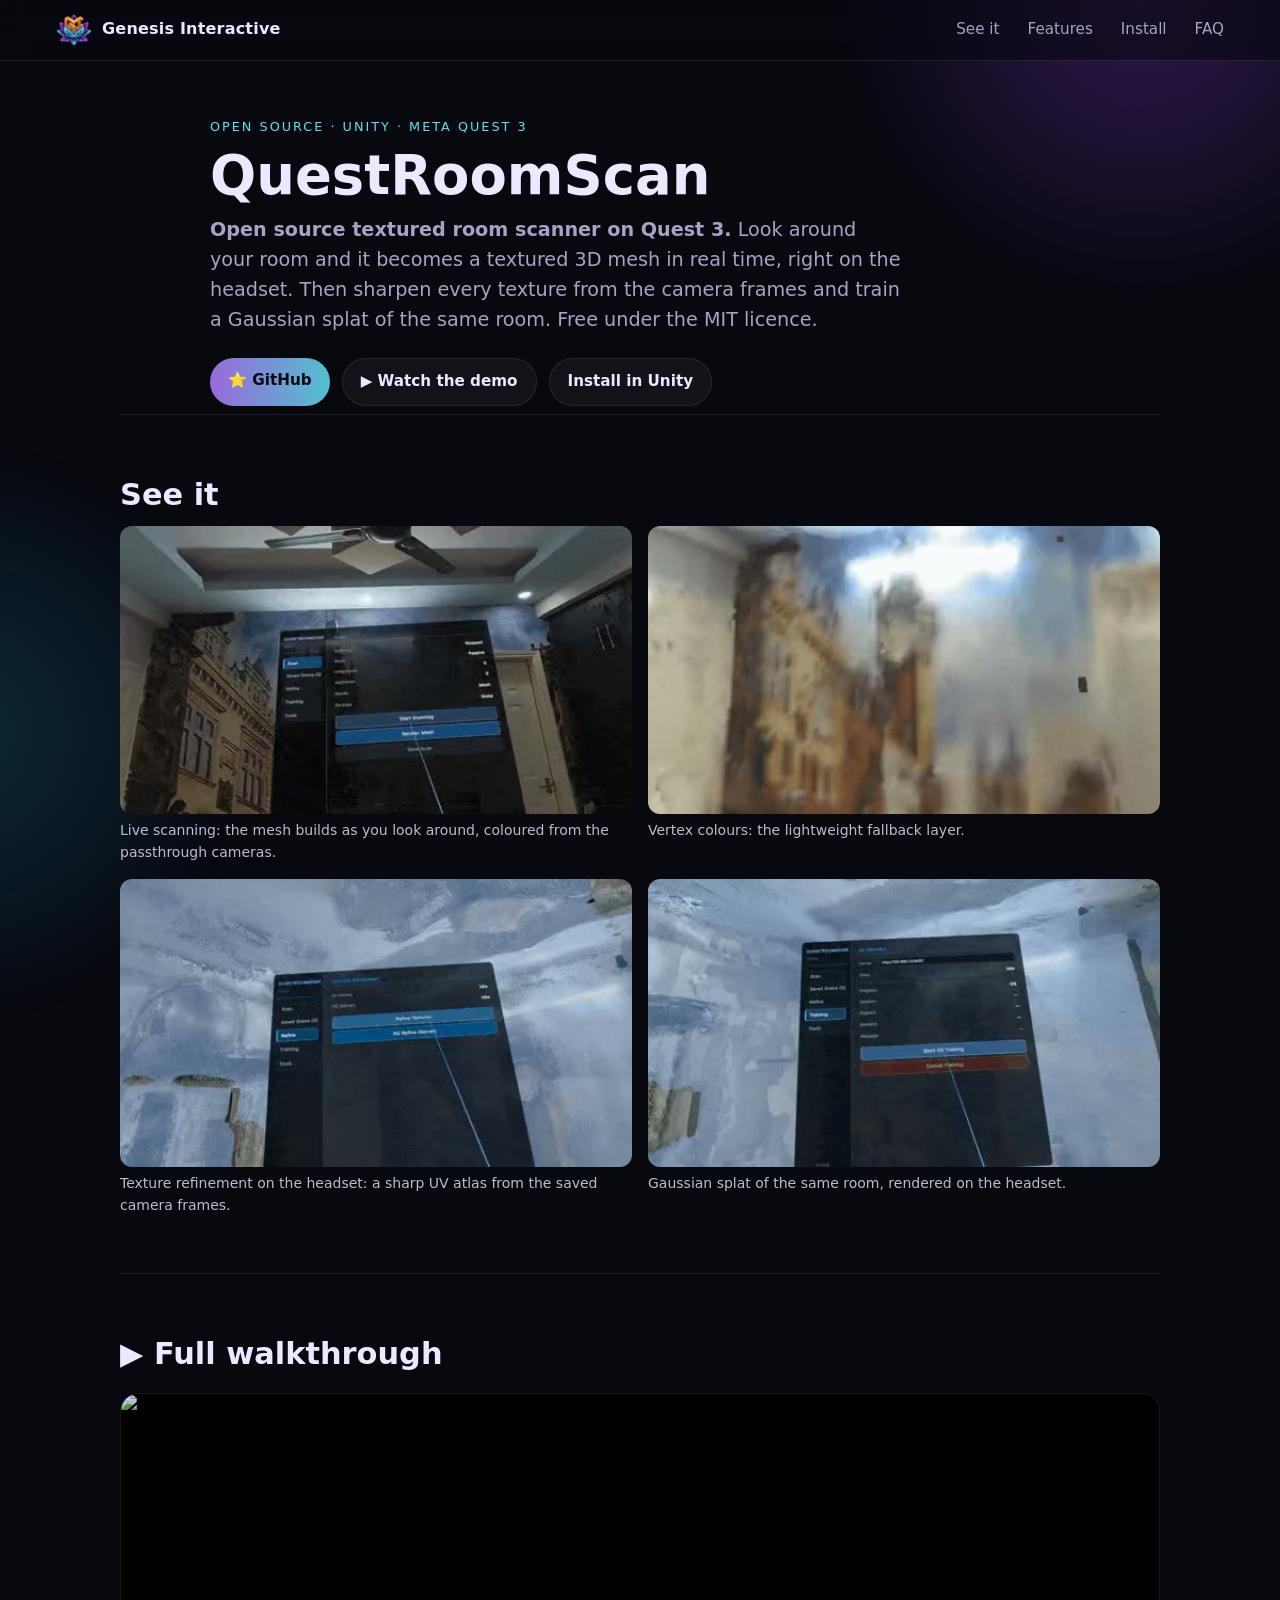
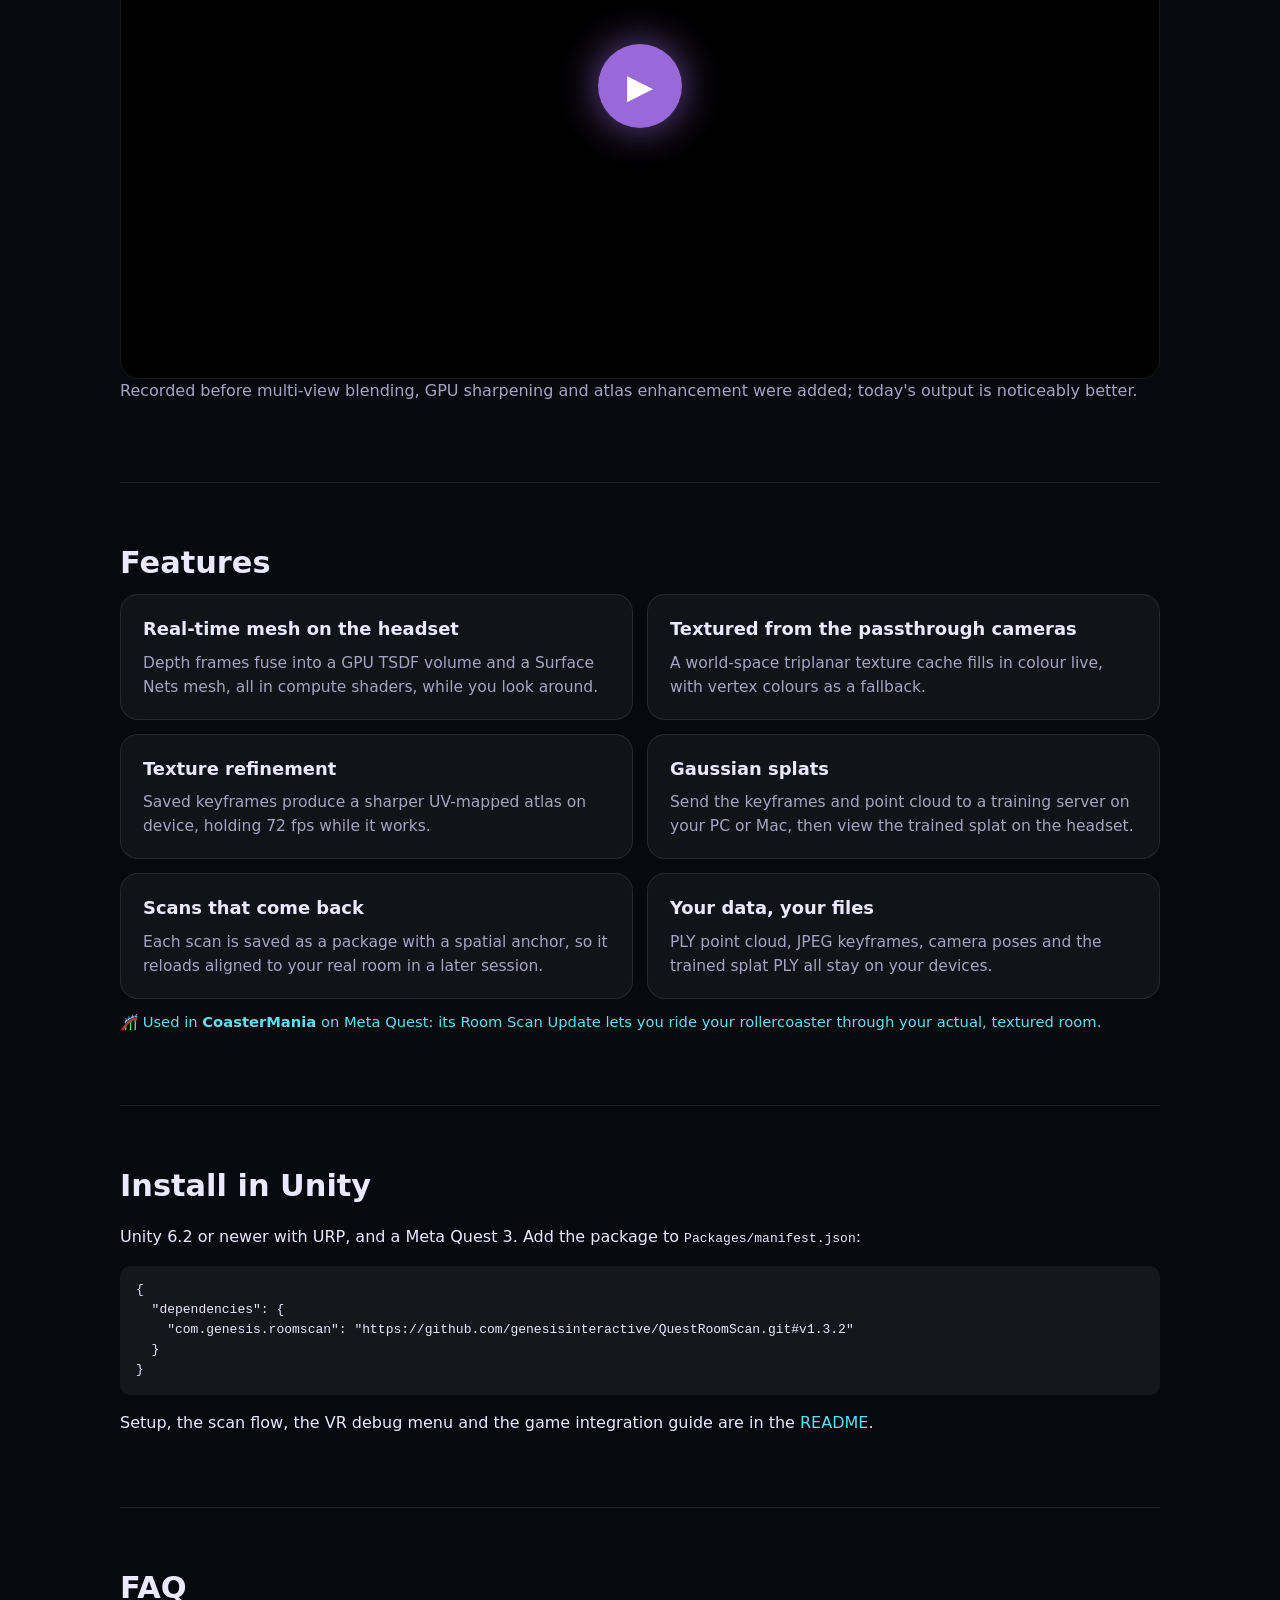
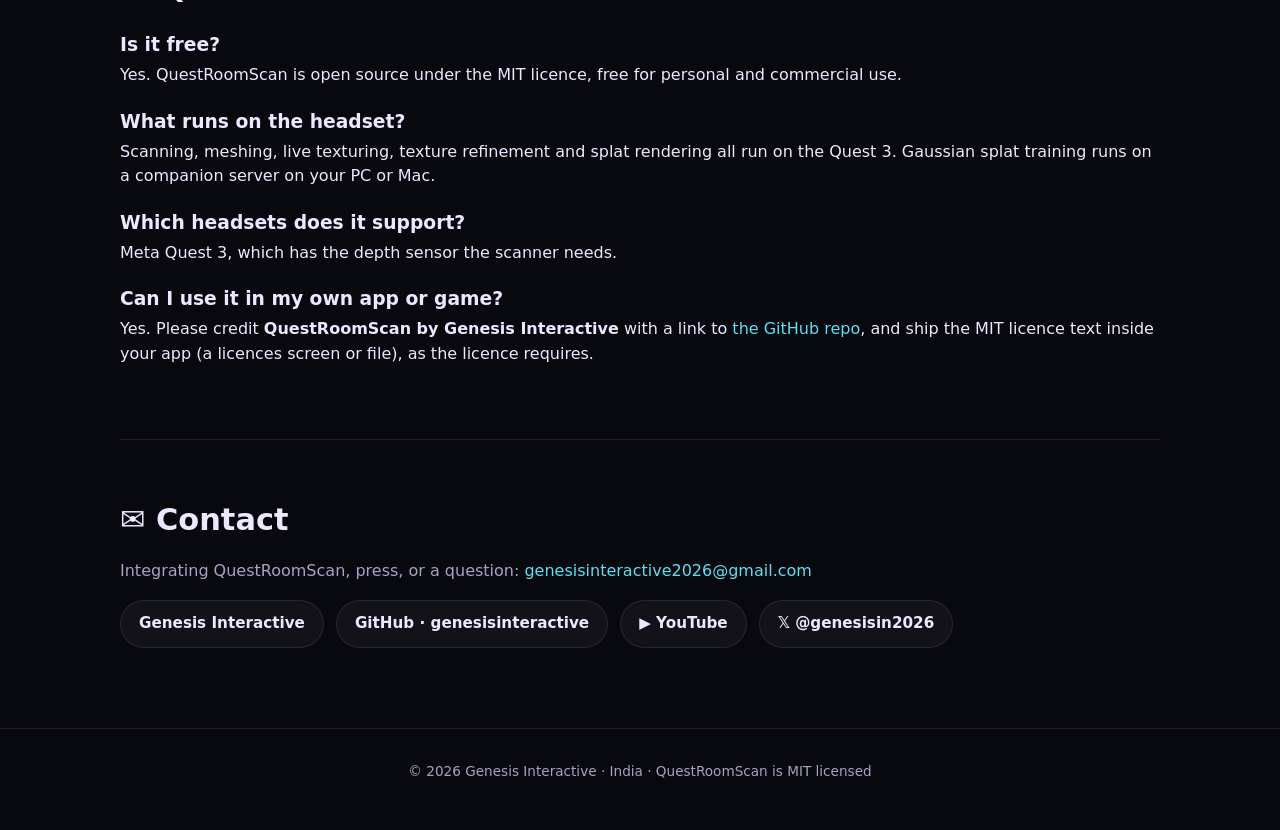
==== questroomscan/index.html @ aaee4234 "QuestRoomScan page (/questroomscan/), sitemap.xml, robots.txt; homepage links to it" ====
<!doctype html>
<html lang="en">
<head>
  <meta charset="utf-8">
  <meta name="viewport" content="width=device-width, initial-scale=1">
  <title>QuestRoomScan - Open source Textured room scanner on Quest3 | Genesis Interactive</title>
  <meta name="description" content="QuestRoomScan is a free, open-source (MIT) Unity package that scans a real room on Meta Quest 3 into a textured 3D mesh in real time, refines the textures on the headset, and trains Gaussian splats. Used in CoasterMania.">
  <meta name="keywords" content="Quest 3 room scan, Meta Quest 3 room scanner, textured room scan, 3D room scan Quest, Gaussian splat Quest 3, room scan Unity, TSDF, open source room scanner, QuestRoomScan">
  <link rel="canonical" href="https://genesisinteractive.in/questroomscan/">
  <link rel="icon" type="image/png" href="/assets/favicon.png">
  <link rel="apple-touch-icon" href="/assets/apple-touch-icon.png">
  <meta property="og:type" content="website">
  <meta property="og:url" content="https://genesisinteractive.in/questroomscan/">
  <meta property="og:title" content="QuestRoomScan - Open source Textured room scanner on Quest3">
  <meta property="og:description" content="Scan your room on Meta Quest 3 into a textured 3D mesh in real time, refine it on the headset, and train Gaussian splats. Free and open source (MIT) for Unity.">
  <meta property="og:image" content="https://genesisinteractive.in/assets/qrs/og.jpg">
  <meta name="twitter:card" content="summary_large_image">
  <meta name="twitter:site" content="@genesisin2026">
  <meta name="theme-color" content="#08080f">
  <link rel="stylesheet" href="/style.css">
  <style>
    .qrs-hero { text-align: left; max-width: 860px; margin: 0 auto; padding: 56px 0 8px; }
    .qrs-hero h1 { margin-bottom: 8px; }
    .media { display: grid; grid-template-columns: repeat(2, minmax(0, 1fr)); gap: 16px; }
    .media figure { margin: 0; }
    .media video { width: 100%; border-radius: 12px; display: block; background: #000; }
    .media figcaption { font-size: 14px; opacity: .8; margin-top: 6px; }
    .feat { display: grid; grid-template-columns: repeat(2, minmax(0, 1fr)); gap: 14px; }
    .feat .card h3 { margin-top: 0; }
    pre { background: rgba(255,255,255,.06); border-radius: 10px; padding: 14px 16px; overflow-x: auto; font-size: 13px; }
    .faq h3 { margin-bottom: 4px; }
    .faq p { margin-top: 0; }
    @media (max-width: 720px) { .media, .feat { grid-template-columns: 1fr; } }
  </style>
  <script type="application/ld+json">
  {
    "@context": "https://schema.org",
    "@type": "SoftwareSourceCode",
    "name": "QuestRoomScan",
    "alternateName": ["Quest Room Scan", "Quest 3 room scanner"],
    "description": "Open-source textured room scanner for Meta Quest 3: real-time GPU TSDF meshing, passthrough camera texturing, on-device texture refinement and Gaussian splat training and rendering. Unity 6 URP package.",
    "codeRepository": "https://github.com/genesisinteractive/QuestRoomScan",
    "url": "https://genesisinteractive.in/questroomscan/",
    "programmingLanguage": "C#",
    "runtimePlatform": "Meta Quest 3 (Unity 6, URP)",
    "license": "https://opensource.org/licenses/MIT",
    "isAccessibleForFree": true,
    "author": { "@type": "Organization", "name": "Genesis Interactive", "url": "https://genesisinteractive.in/" },
    "video": { "@type": "VideoObject", "name": "QuestRoomScan demo", "embedUrl": "https://www.youtube.com/embed/_bwo2xWx1fY", "thumbnailUrl": "https://i.ytimg.com/vi/_bwo2xWx1fY/maxresdefault.jpg", "uploadDate": "2026-10-16" }
  }
  </script>
</head>
<body>
  <div class="glow" aria-hidden="true"></div>

  <header class="nav">
    <a class="brand" href="/"><img src="/assets/logo-mark.webp" alt="" width="36" height="36"> Genesis Interactive</a>
    <nav>
      <a href="#see-it">See it</a>
      <a href="#features">Features</a>
      <a href="#install">Install</a>
      <a href="#faq">FAQ</a>
    </nav>
  </header>

  <main id="top">
    <section class="qrs-hero">
      <p class="eyebrow">Open source · Unity · Meta Quest 3</p>
      <h1>QuestRoomScan</h1>
      <p class="lead"><b>Open source textured room scanner on Quest 3.</b> Look around your room and it becomes a textured 3D mesh in real time, right on the headset. Then sharpen every texture from the camera frames and train a Gaussian splat of the same room. Free under the MIT licence.</p>
      <div class="ctas">
        <a class="btn primary" href="https://github.com/genesisinteractive/QuestRoomScan" data-repo="QuestRoomScan">⭐ GitHub <span class="stars"></span></a>
        <a class="btn" href="#demo">▶ Watch the demo</a>
        <a class="btn" href="#install">Install in Unity</a>
      </div>
    </section>

    <section id="see-it" class="band">
      <h2>See it</h2>
      <div class="media">
        <figure><video src="/assets/qrs/tsdf2.mp4" poster="/assets/qrs/tsdf2.jpg" autoplay muted loop playsinline preload="metadata"></video><figcaption>Live scanning: the mesh builds as you look around, coloured from the passthrough cameras.</figcaption></figure>
        <figure><video src="/assets/qrs/vertex2.mp4" poster="/assets/qrs/vertex2.jpg" autoplay muted loop playsinline preload="metadata"></video><figcaption>Vertex colours: the lightweight fallback layer.</figcaption></figure>
        <figure><video src="/assets/qrs/refined3.mp4" poster="/assets/qrs/refined3.jpg" autoplay muted loop playsinline preload="metadata"></video><figcaption>Texture refinement on the headset: a sharp UV atlas from the saved camera frames.</figcaption></figure>
        <figure><video src="/assets/qrs/splat.mp4" poster="/assets/qrs/splat.jpg" autoplay muted loop playsinline preload="metadata"></video><figcaption>Gaussian splat of the same room, rendered on the headset.</figcaption></figure>
      </div>
    </section>

    <section id="demo" class="band">
      <h2>▶ Full walkthrough</h2>
      <button class="video" type="button" data-id="_bwo2xWx1fY" aria-label="Play the QuestRoomScan demo video">
        <img src="https://i.ytimg.com/vi/_bwo2xWx1fY/maxresdefault.jpg" alt="QuestRoomScan demo video thumbnail" loading="lazy" width="1280" height="720">
        <span class="play">▶</span>
      </button>
      <p class="sub">Recorded before multi-view blending, GPU sharpening and atlas enhancement were added; today's output is noticeably better.</p>
    </section>

    <section id="features" class="band">
      <h2>Features</h2>
      <div class="feat">
        <div class="card"><h3>Real-time mesh on the headset</h3><p>Depth frames fuse into a GPU TSDF volume and a Surface Nets mesh, all in compute shaders, while you look around.</p></div>
        <div class="card"><h3>Textured from the passthrough cameras</h3><p>A world-space triplanar texture cache fills in colour live, with vertex colours as a fallback.</p></div>
        <div class="card"><h3>Texture refinement</h3><p>Saved keyframes produce a sharper UV-mapped atlas on device, holding 72 fps while it works.</p></div>
        <div class="card"><h3>Gaussian splats</h3><p>Send the keyframes and point cloud to a training server on your PC or Mac, then view the trained splat on the headset.</p></div>
        <div class="card"><h3>Scans that come back</h3><p>Each scan is saved as a package with a spatial anchor, so it reloads aligned to your real room in a later session.</p></div>
        <div class="card"><h3>Your data, your files</h3><p>PLY point cloud, JPEG keyframes, camera poses and the trained splat PLY all stay on your devices.</p></div>
      </div>
      <p class="proof">🎢 Used in <a href="https://www.meta.com/en-gb/experiences/coastermania/7856648691073700/"><b>CoasterMania</b></a> on Meta Quest: its Room Scan Update lets you ride your rollercoaster through your actual, textured room.</p>
    </section>

    <section id="install" class="band">
      <h2>Install in Unity</h2>
      <p>Unity 6.2 or newer with URP, and a Meta Quest 3. Add the package to <code>Packages/manifest.json</code>:</p>
<pre>{
  "dependencies": {
    "com.genesis.roomscan": "https://github.com/genesisinteractive/QuestRoomScan.git#v1.3.2"
  }
}</pre>
      <p>Setup, the scan flow, the VR debug menu and the game integration guide are in the <a href="https://github.com/genesisinteractive/QuestRoomScan#readme">README</a>.</p>
    </section>

    <section id="faq" class="band faq">
      <h2>FAQ</h2>
      <h3>Is it free?</h3>
      <p>Yes. QuestRoomScan is open source under the MIT licence, free for personal and commercial use.</p>
      <h3>What runs on the headset?</h3>
      <p>Scanning, meshing, live texturing, texture refinement and splat rendering all run on the Quest 3. Gaussian splat training runs on a companion server on your PC or Mac.</p>
      <h3>Which headsets does it support?</h3>
      <p>Meta Quest 3, which has the depth sensor the scanner needs.</p>
      <h3>Can I use it in my own app or game?</h3>
      <p>Yes. Please credit <b>QuestRoomScan by Genesis Interactive</b> with a link to <a href="https://github.com/genesisinteractive/QuestRoomScan">the GitHub repo</a>, and ship the MIT licence text inside your app (a licences screen or file), as the licence requires.</p>
    </section>

    <section id="contact" class="band contact">
      <h2>✉️ Contact</h2>
      <p>Integrating QuestRoomScan, press, or a question: <a href="mailto:genesisinteractive2026@gmail.com">genesisinteractive2026@gmail.com</a></p>
      <div class="ctas">
        <a class="btn" href="/">Genesis Interactive</a>
        <a class="btn" href="https://github.com/genesisinteractive">GitHub · genesisinteractive</a>
        <a class="btn" href="https://www.youtube.com/@GenesisInteractive2026">▶ YouTube</a>
        <a class="btn" href="https://x.com/genesisin2026">𝕏 @genesisin2026</a>
      </div>
    </section>
  </main>

  <footer>© 2026 Genesis Interactive · India · QuestRoomScan is MIT licensed</footer>

  <script>
    document.querySelectorAll('[data-repo]').forEach(async el => {
      try {
        const r = await fetch('https://api.github.com/repos/genesisinteractive/' + el.dataset.repo);
        if (!r.ok) return;
        const j = await r.json();
        el.querySelector('.stars').textContent = '★ ' + j.stargazers_count;
      } catch (e) {}
    });
    document.querySelectorAll('.video').forEach(b => b.addEventListener('click', () => {
      const f = document.createElement('iframe');
      f.src = 'https://www.youtube-nocookie.com/embed/' + b.dataset.id + '?autoplay=1&rel=0';
      f.title = 'QuestRoomScan demo';
      f.allow = 'autoplay; encrypted-media; picture-in-picture';
      f.allowFullscreen = true;
      b.replaceWith(f);
    }));
  </script>
</body>
</html>
---- style.css ----
:root {
  --bg: #08080f;
  --card: rgba(255, 255, 255, 0.045);
  --line: rgba(255, 255, 255, 0.09);
  --text: #ece8ff;
  --muted: #a7a3c2;
  --cyan: #5fe0f0;
  --violet: #b47bff;
  --gold: #ffb43d;
  font-family: "Avenir Next", "Segoe UI", Inter, system-ui, sans-serif;
}
* { box-sizing: border-box; }
html { scroll-behavior: smooth; }
body { margin: 0; background: var(--bg); color: var(--text); line-height: 1.55; overflow-x: hidden; }
a { color: var(--cyan); text-decoration: none; }
img { max-width: 100%; height: auto; display: block; }

.glow {
  position: fixed; inset: -20vmax; z-index: -1; pointer-events: none;
  background:
    radial-gradient(40vmax 40vmax at 78% 18%, rgba(120, 55, 200, 0.35), transparent 60%),
    radial-gradient(38vmax 38vmax at 12% 70%, rgba(20, 120, 150, 0.30), transparent 60%);
}

.nav {
  position: sticky; top: 0; z-index: 10; display: flex; align-items: center; justify-content: space-between;
  padding: 14px clamp(16px, 5vw, 56px); backdrop-filter: blur(12px);
  background: rgba(8, 8, 15, 0.6); border-bottom: 1px solid var(--line);
}
.brand { display: flex; align-items: center; gap: 10px; color: var(--text); font-weight: 600; letter-spacing: 0.2px; }
.nav nav { display: flex; gap: clamp(12px, 2.5vw, 28px); }
.nav nav a { color: var(--muted); font-size: 0.95rem; }
.nav nav a:hover { color: var(--text); }

main { max-width: 1120px; margin: 0 auto; padding: 0 clamp(16px, 5vw, 40px); }

.hero {
  display: grid; grid-template-columns: minmax(220px, 420px) 1fr; gap: clamp(20px, 5vw, 64px);
  align-items: center; padding: clamp(40px, 8vw, 96px) 0 clamp(32px, 6vw, 72px);
}
.hero-logo { filter: drop-shadow(0 0 40px rgba(180, 123, 255, 0.35)); }
.eyebrow { color: var(--cyan); text-transform: uppercase; letter-spacing: 2px; font-size: 0.8rem; margin: 0 0 10px; }
h1 { font-size: clamp(2rem, 4.6vw, 3.4rem); line-height: 1.12; margin: 0 0 16px; }
.grad { background: linear-gradient(90deg, var(--gold), var(--violet) 55%, var(--cyan)); -webkit-background-clip: text; background-clip: text; color: transparent; }
.lead { color: var(--muted); font-size: clamp(1.05rem, 1.6vw, 1.2rem); max-width: 36em; margin: 0 0 24px; }

.ctas { display: flex; flex-wrap: wrap; gap: 12px; }
.btn {
  display: inline-block; padding: 11px 18px; border-radius: 999px; color: var(--text);
  border: 1px solid var(--line); background: var(--card); font-weight: 600; font-size: 0.95rem;
  transition: transform 0.15s ease, border-color 0.15s ease;
}
.btn:hover { transform: translateY(-1px); border-color: rgba(255, 255, 255, 0.25); }
.btn.primary { background: linear-gradient(90deg, rgba(180, 123, 255, 0.85), rgba(95, 224, 240, 0.85)); color: #0b0b14; border: 0; }

.band { padding: clamp(28px, 5vw, 56px) 0; border-top: 1px solid var(--line); }
h2 { font-size: clamp(1.4rem, 2.6vw, 1.9rem); margin: 0 0 8px; }
.sub { color: var(--muted); margin: 0 0 22px; }

.card {
  display: block; background: var(--card); border: 1px solid var(--line); border-radius: 18px;
  padding: 20px 22px; color: var(--text); transition: transform 0.15s ease, border-color 0.15s ease;
}
.card h3 { margin: 0 0 8px; font-size: 1.12rem; display: flex; justify-content: space-between; gap: 10px; }
.card p { margin: 0; color: var(--muted); font-size: 0.97rem; }
a.card:hover { transform: translateY(-2px); border-color: rgba(95, 224, 240, 0.45); }

.games { display: grid; grid-template-columns: repeat(auto-fit, minmax(260px, 1fr)); gap: 16px; margin-top: 18px; }
.tag { display: inline-block; font-size: 0.75rem; letter-spacing: 1px; text-transform: uppercase; color: var(--gold); border: 1px solid rgba(255, 180, 61, 0.45); border-radius: 999px; padding: 2px 10px; margin-bottom: 10px; }
.platforms { color: var(--muted); margin-top: 18px; }
.platforms b { color: var(--text); }

.repos { display: grid; grid-template-columns: repeat(auto-fit, minmax(300px, 1fr)); gap: 16px; }
.stars { color: var(--gold); font-weight: 600; font-size: 0.95rem; white-space: nowrap; }
.proof { margin-top: 12px !important; color: var(--cyan) !important; font-size: 0.92rem !important; }

.video { position: relative; display: block; width: 100%; padding: 0; border: 1px solid var(--line); border-radius: 18px; overflow: hidden; cursor: pointer; background: #000; margin-top: 16px; }
.video img { width: 100%; aspect-ratio: 16 / 9; object-fit: cover; opacity: 0.88; }
.video .play { position: absolute; inset: 0; margin: auto; width: 84px; height: 84px; border-radius: 50%; display: grid; place-items: center; font-size: 34px; color: #fff; background: rgba(180, 123, 255, 0.85); box-shadow: 0 0 40px rgba(180, 123, 255, 0.6); }
iframe { width: 100%; aspect-ratio: 16 / 9; border: 0; border-radius: 18px; margin-top: 16px; }

.contact p { color: var(--muted); }
footer { text-align: center; color: var(--muted); font-size: 0.85rem; padding: 32px 16px 48px; border-top: 1px solid var(--line); margin-top: 24px; }

@media (max-width: 760px) {
  .hero { grid-template-columns: 1fr; text-align: center; }
  .hero-logo { max-width: 260px; margin: 0 auto; }
  .ctas { justify-content: center; }
  .nav nav a:not(:last-child) { display: none; }
}
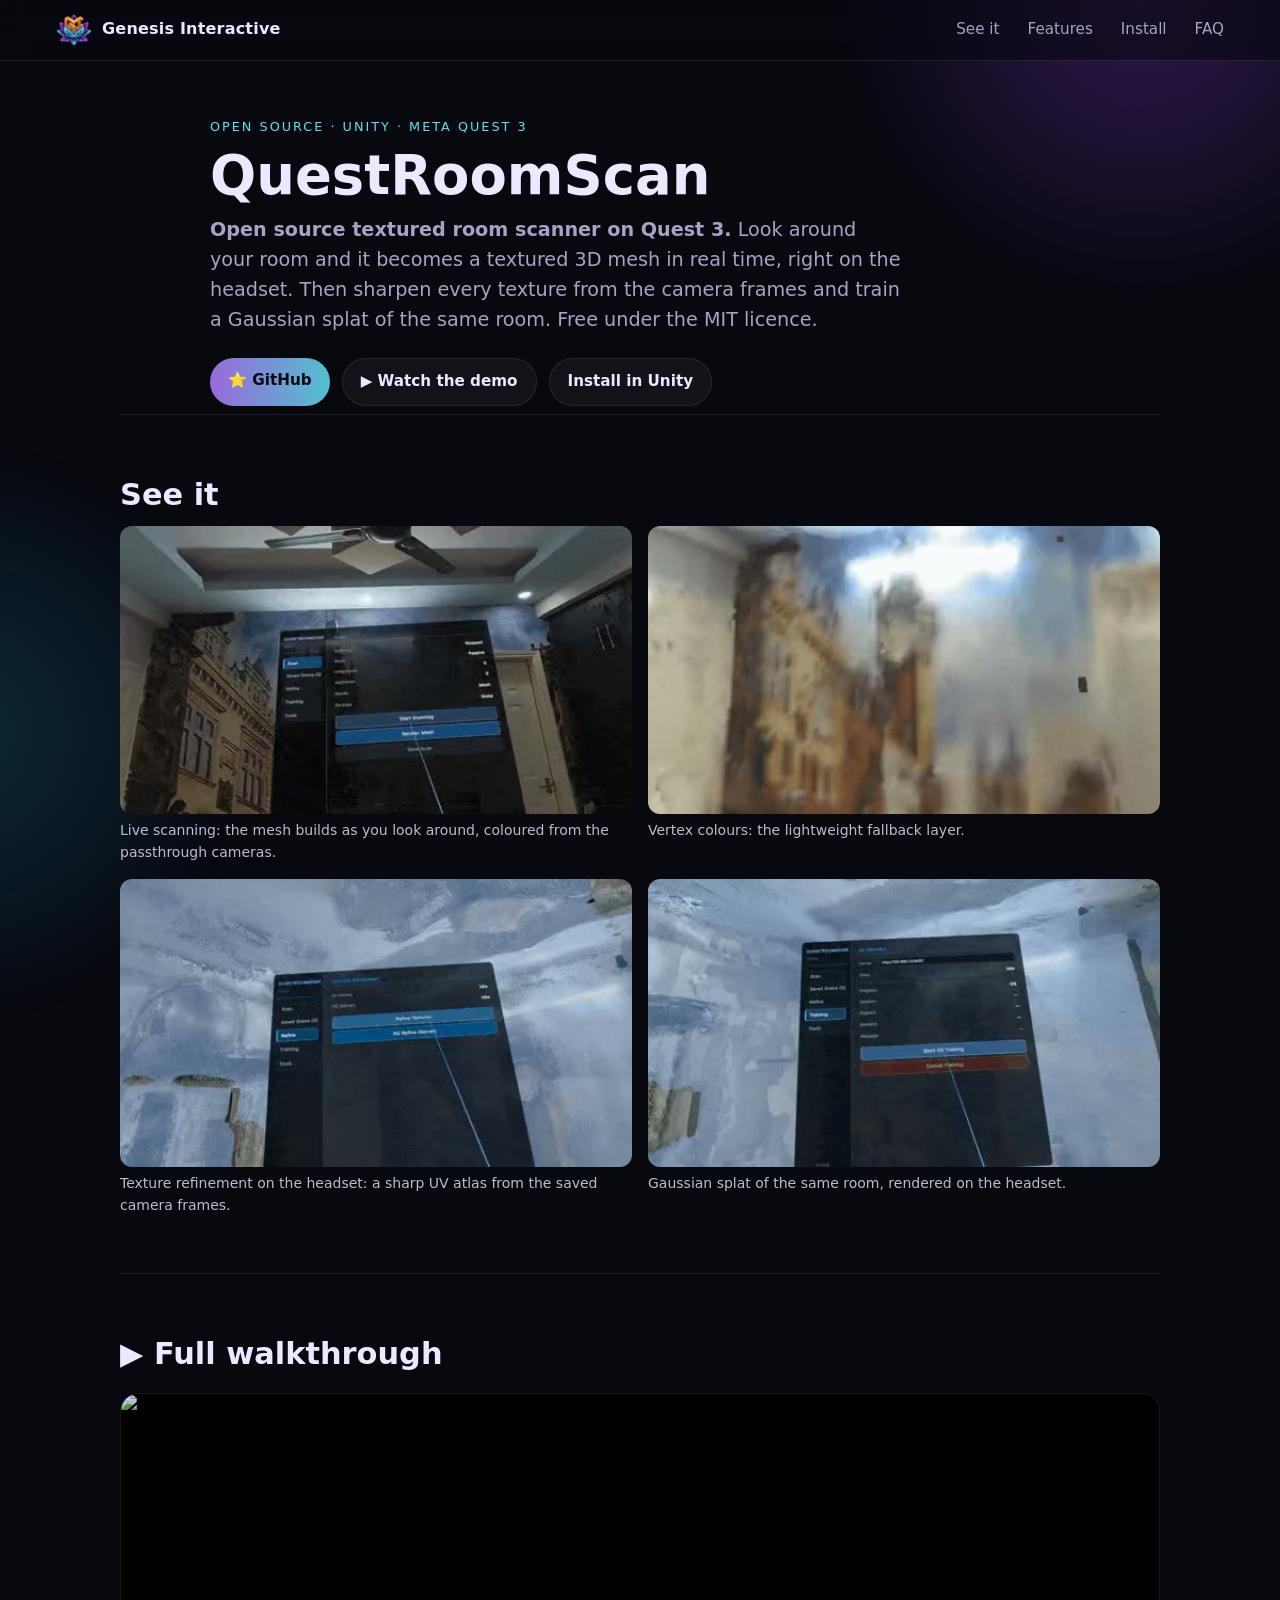
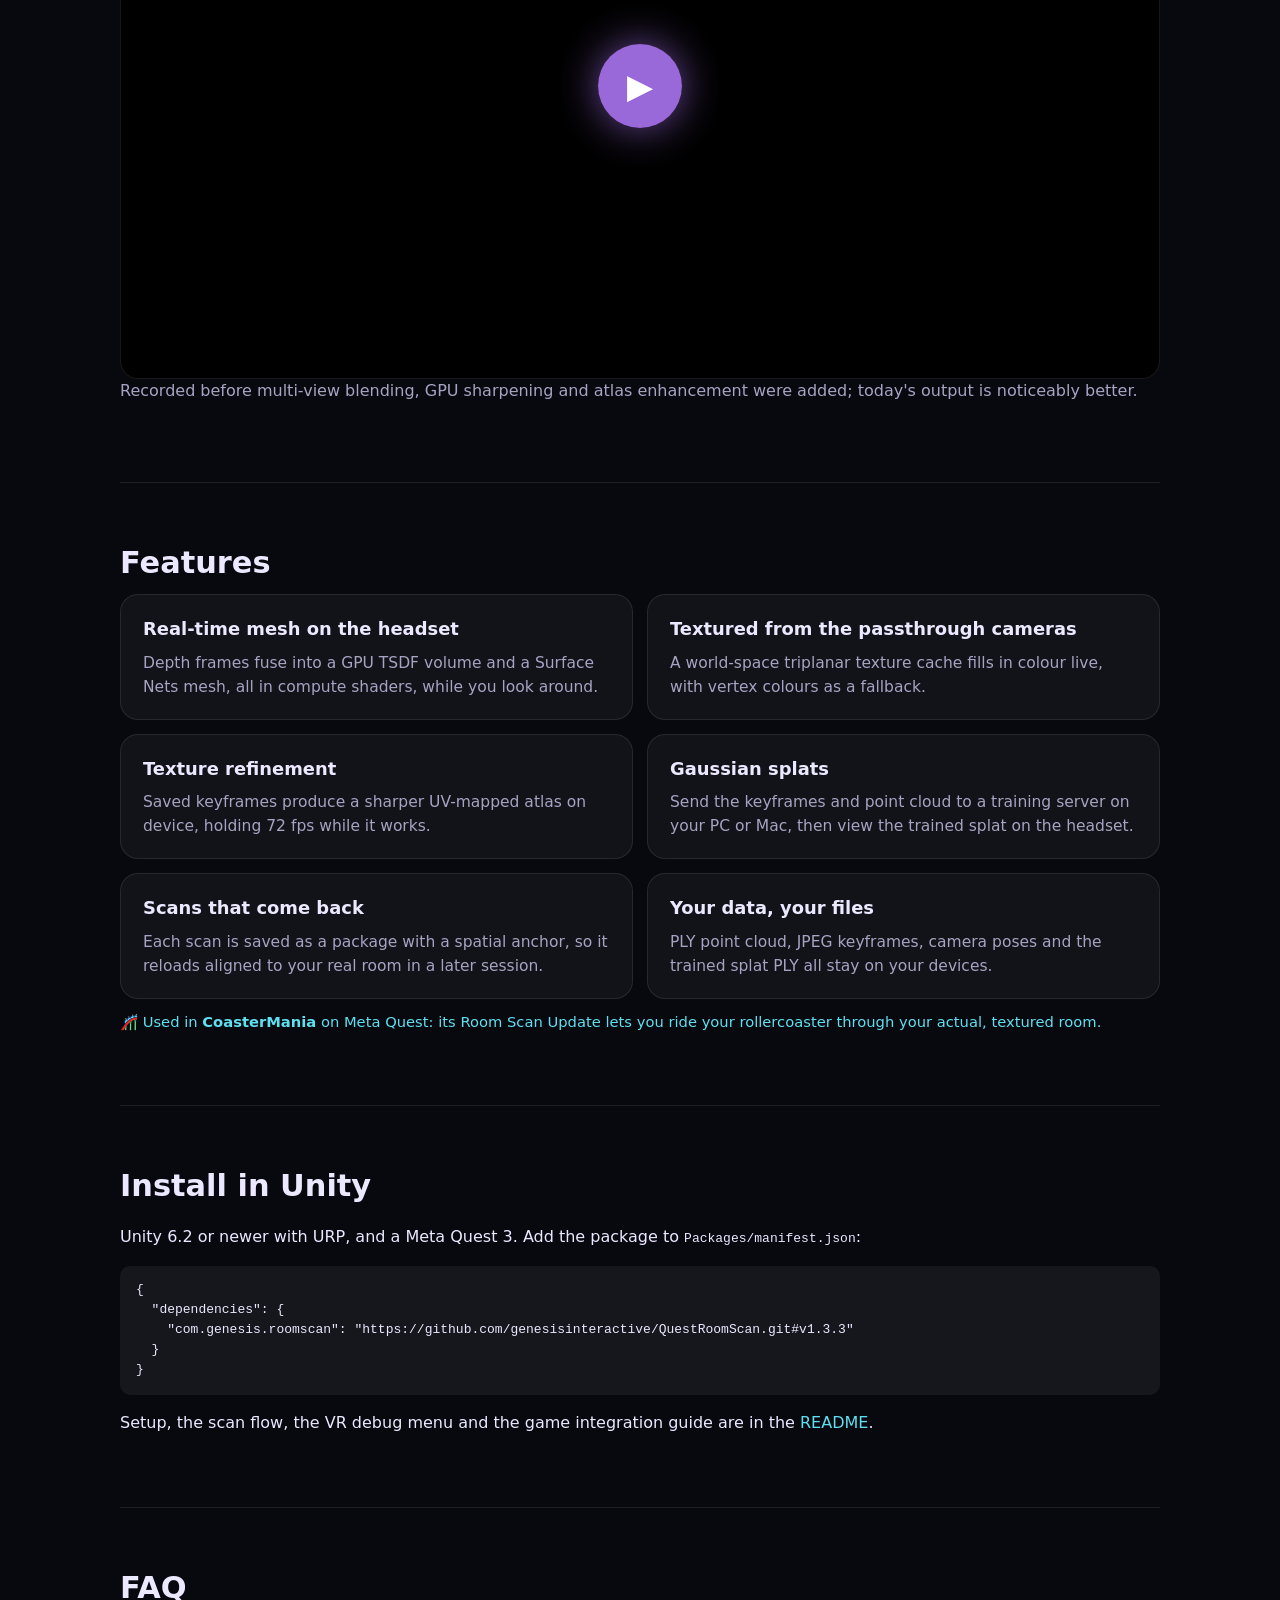
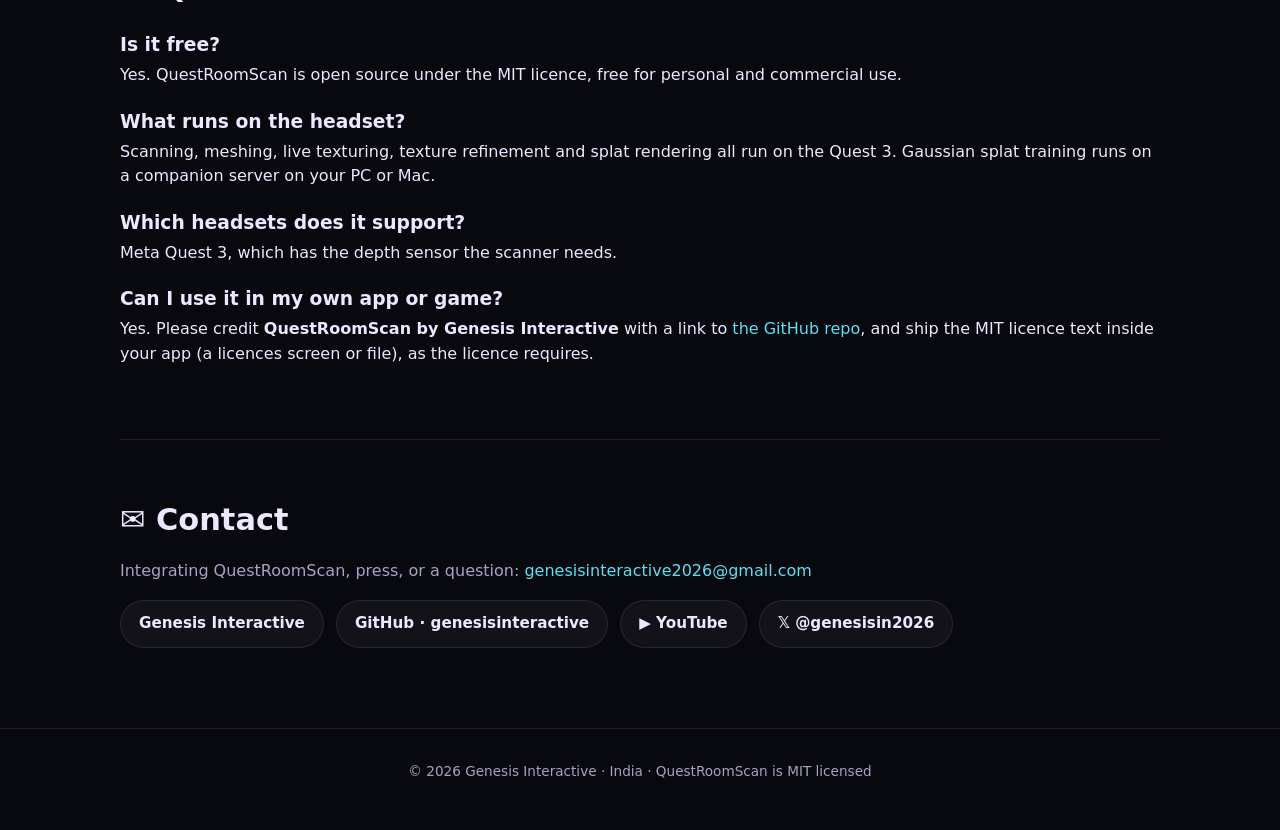
==== commit 71472976: "QuestRoomScan page: install pin v1.3.3" ====
--- a/questroomscan/index.html
+++ b/questroomscan/index.html
@@ -112,7 +112,7 @@
       <p>Unity 6.2 or newer with URP, and a Meta Quest 3. Add the package to <code>Packages/manifest.json</code>:</p>
 <pre>{
   "dependencies": {
-    "com.genesis.roomscan": "https://github.com/genesisinteractive/QuestRoomScan.git#v1.3.2"
+    "com.genesis.roomscan": "https://github.com/genesisinteractive/QuestRoomScan.git#v1.3.3"
   }
 }</pre>
       <p>Setup, the scan flow, the VR debug menu and the game integration guide are in the <a href="https://github.com/genesisinteractive/QuestRoomScan#readme">README</a>.</p>
